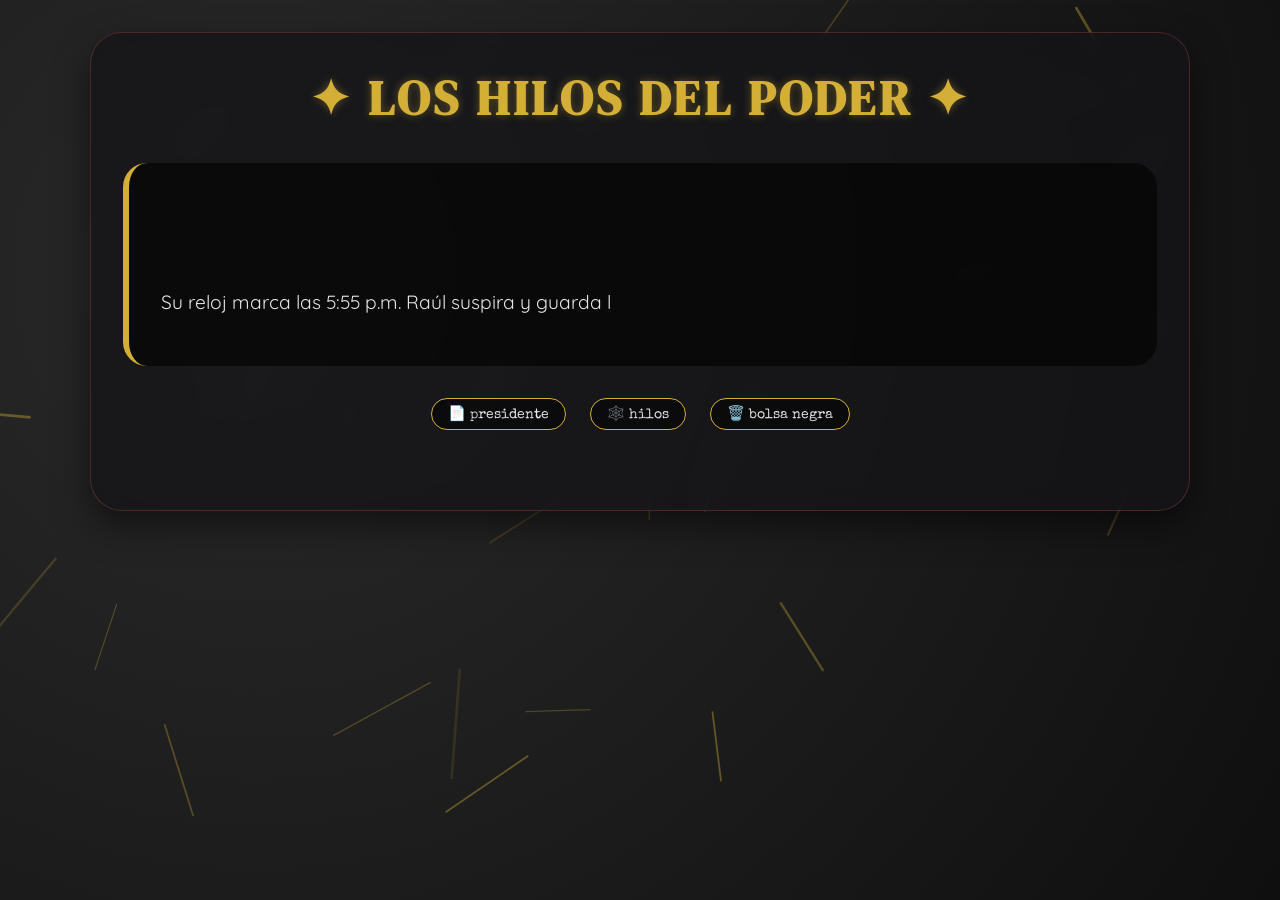
==== index.html @ 67c481eb "Inicio codigo" ====
<!DOCTYPE html>
<html lang="es">
<head>
    <meta charset="UTF-8">
    <meta name="viewport" content="width=device-width, initial-scale=1.0">
    <title>Los Hilos del Poder - Introducción</title>
    <link rel="stylesheet" href="index.css">
    <!-- Google Fonts -->
    <link href="https://fonts.googleapis.com/css2?family=DM+Serif+Display&family=Quicksand:wght@300;400;500;600&family=Special+Elite&display=swap" rel="stylesheet">
</head>
<body>

    <!-- Overlay de "clasificado" animado (opcional) -->
    <div class="classified-overlay" id="classifiedOverlay"></div>

    <!-- Contenedor principal -->
    <div class="container">
        <h1 class="title">✦ LOS HILOS DEL PODER ✦</h1>
        <div class="narrative-card" id="narrativeCard">
            <!-- El texto se irá mostrando con JS (efecto máquina) -->
        </div>

        <!-- Elementos interactivos que abren popups (imágenes) -->
        <div class="interactive-hints">
            <span class="hint" data-doc="presidente">📄 presidente</span>
            <span class="hint" data-doc="hilos">🕸️ hilos</span>
            <span class="hint" data-doc="bolsa">🗑️ bolsa negra</span>
        </div>

        <!-- Sección de decisión (oculta al inicio) -->
        <div id="decisionSection" class="decision-section">
            <h2>⚡ ¿QUÉ HACES, RAÚL? ⚡</h2>
            <div class="choice-cards">
                <div class="choice-card" data-choice="ignorar">
                    <div class="card-icon">🧹</div>
                    <h3>Ignorar el hilo</h3>
                    <p>Cierra la bolsa, sigue con su rutina. El peso de la duda le acompañará siempre.</p>
                </div>
                <div class="choice-card" data-choice="conservar">
                    <div class="card-icon">📦</div>
                    <h3>Conservar el hilo</h3>
                    <p>Lo guarda en su maleta. En casa, las letras se reorganizan. Los rastros comienzan a revelarse.</p>
                </div>
                <div class="choice-card" data-choice="abrir">
                    <div class="card-icon">🚪</div>
                    <h3>Dejar la bolsa entreabierta</h3>
                    <p>Alguien más lo encuentra. Las consecuencias son inmediatas y violentas.</p>
                </div>
            </div>
        </div>

        <!-- Botón para reiniciar (solo visible al final de la historia, pero aquí no necesario) -->
    </div>

    <!-- Popup para documentos (se muestra al hacer clic en palabras resaltadas) -->
    <div id="docPopup" class="popup">
        <div class="popup-content">
            <img id="popupImg" src="" alt="Documento confidencial">
            <button class="close-popup">Cerrar</button>
        </div>
    </div>

    <!-- Hilos decorativos animados (fondos) -->
    <canvas id="threadCanvas"></canvas>

    <!-- Sonidos (se cargan con JS, se inician al primer clic) -->
    <audio id="ambienceSound" loop preload="auto">
        <source src="assets/audio/office-ambience.mp3" type="audio/mpeg">
    </audio>

    <script src="index.js"></script>
</body>
</html>
---- index.css ----
* {
    margin: 0;
    padding: 0;
    box-sizing: border-box;
}

body {
    min-height: 100vh;
    background: radial-gradient(circle at 20% 30%, #2a2a2a 0%, #0f0f0f 100%);
    font-family: 'Quicksand', sans-serif;
    color: #e6e6e6;
    padding: 2rem;
    position: relative;
    overflow-x: hidden;
}

/* Fondo de textura de papel (imagen o pattern) */
body::before {
    content: "";
    position: fixed;
    top: 0;
    left: 0;
    width: 100%;
    height: 100%;
    background-image: url('assets/img/paper-texture.jpg'); /* Opcional: textura de papel */
    opacity: 0.08;
    pointer-events: none;
    z-index: 0;
}

.container {
    max-width: 1100px;
    margin: 0 auto;
    background: rgba(20, 20, 25, 0.75);
    backdrop-filter: blur(12px);
    border-radius: 2rem;
    padding: 2rem 2rem 3rem;
    border: 1px solid rgba(200, 80, 80, 0.3);
    box-shadow: 0 15px 35px rgba(0,0,0,0.5);
    position: relative;
    z-index: 2;
}

.title {
    font-family: 'DM Serif Display', serif;
    font-size: 3rem;
    text-align: center;
    color: #d4af37;
    letter-spacing: 4px;
    margin-bottom: 2rem;
    text-shadow: 0 0 8px rgba(212,175,55,0.4);
}

.narrative-card {
    background: rgba(0,0,0,0.6);
    border-left: 6px solid #d4af37;
    border-radius: 1.5rem;
    padding: 2rem;
    font-size: 1.2rem;
    line-height: 1.6;
    margin-bottom: 2rem;
    font-family: 'Quicksand', sans-serif;
    white-space: pre-wrap;
}

/* Palabras interactivas */
.interactive-hints {
    display: flex;
    gap: 1.5rem;
    justify-content: center;
    margin-bottom: 2rem;
    flex-wrap: wrap;
}
.hint {
    background: rgba(0,0,0,0.5);
    border: 1px solid #d4af37;
    border-radius: 2rem;
    padding: 0.4rem 1rem;
    font-size: 0.9rem;
    font-family: 'Special Elite', monospace;
    cursor: pointer;
    transition: 0.2s;
}
.hint:hover {
    background: #d4af37;
    color: #1a1a1a;
    transform: scale(1.02);
}

/* Sección de decisión */
.decision-section {
    display: none;
    margin-top: 2rem;
    text-align: center;
}
.decision-section h2 {
    font-family: 'DM Serif Display', serif;
    font-size: 2rem;
    color: #d4af37;
    margin-bottom: 1.5rem;
}
.choice-cards {
    display: flex;
    flex-wrap: wrap;
    justify-content: center;
    gap: 2rem;
}
.choice-card {
    background: rgba(30,30,35,0.8);
    backdrop-filter: blur(8px);
    border-radius: 1.5rem;
    padding: 1.5rem;
    width: 260px;
    cursor: pointer;
    transition: all 0.2s;
    border: 1px solid rgba(212,175,55,0.4);
    text-align: center;
}
.choice-card:hover {
    transform: translateY(-6px);
    border-color: #d4af37;
    box-shadow: 0 0 20px rgba(212,175,55,0.3);
}
.card-icon {
    font-size: 3rem;
    margin-bottom: 1rem;
}
.choice-card h3 {
    font-family: 'DM Serif Display', serif;
    font-size: 1.6rem;
    margin-bottom: 0.5rem;
}
.choice-card p {
    font-size: 0.9rem;
    color: #ccc;
}

/* Popup */
.popup {
    position: fixed;
    top: 0;
    left: 0;
    width: 100%;
    height: 100%;
    background: rgba(0,0,0,0.85);
    backdrop-filter: blur(6px);
    display: none;
    align-items: center;
    justify-content: center;
    z-index: 1000;
}
.popup-content {
    background: #1e1e1e;
    max-width: 80%;
    max-height: 80%;
    border-radius: 1.5rem;
    padding: 1.5rem;
    border-top: 6px solid #d4af37;
}
.popup-content img {
    width: 100%;
    border-radius: 1rem;
}
.close-popup {
    background: #d4af37;
    border: none;
    padding: 0.5rem 1rem;
    border-radius: 2rem;
    margin-top: 1rem;
    cursor: pointer;
    font-weight: bold;
}

/* Canvas para hilos animados */
#threadCanvas {
    position: fixed;
    top: 0;
    left: 0;
    width: 100%;
    height: 100%;
    pointer-events: none;
    z-index: 1;
}

/* Responsive */
@media (max-width: 700px) {
    body { padding: 1rem; }
    .title { font-size: 2rem; }
    .narrative-card { font-size: 1rem; }
    .choice-card { width: 220px; }
}
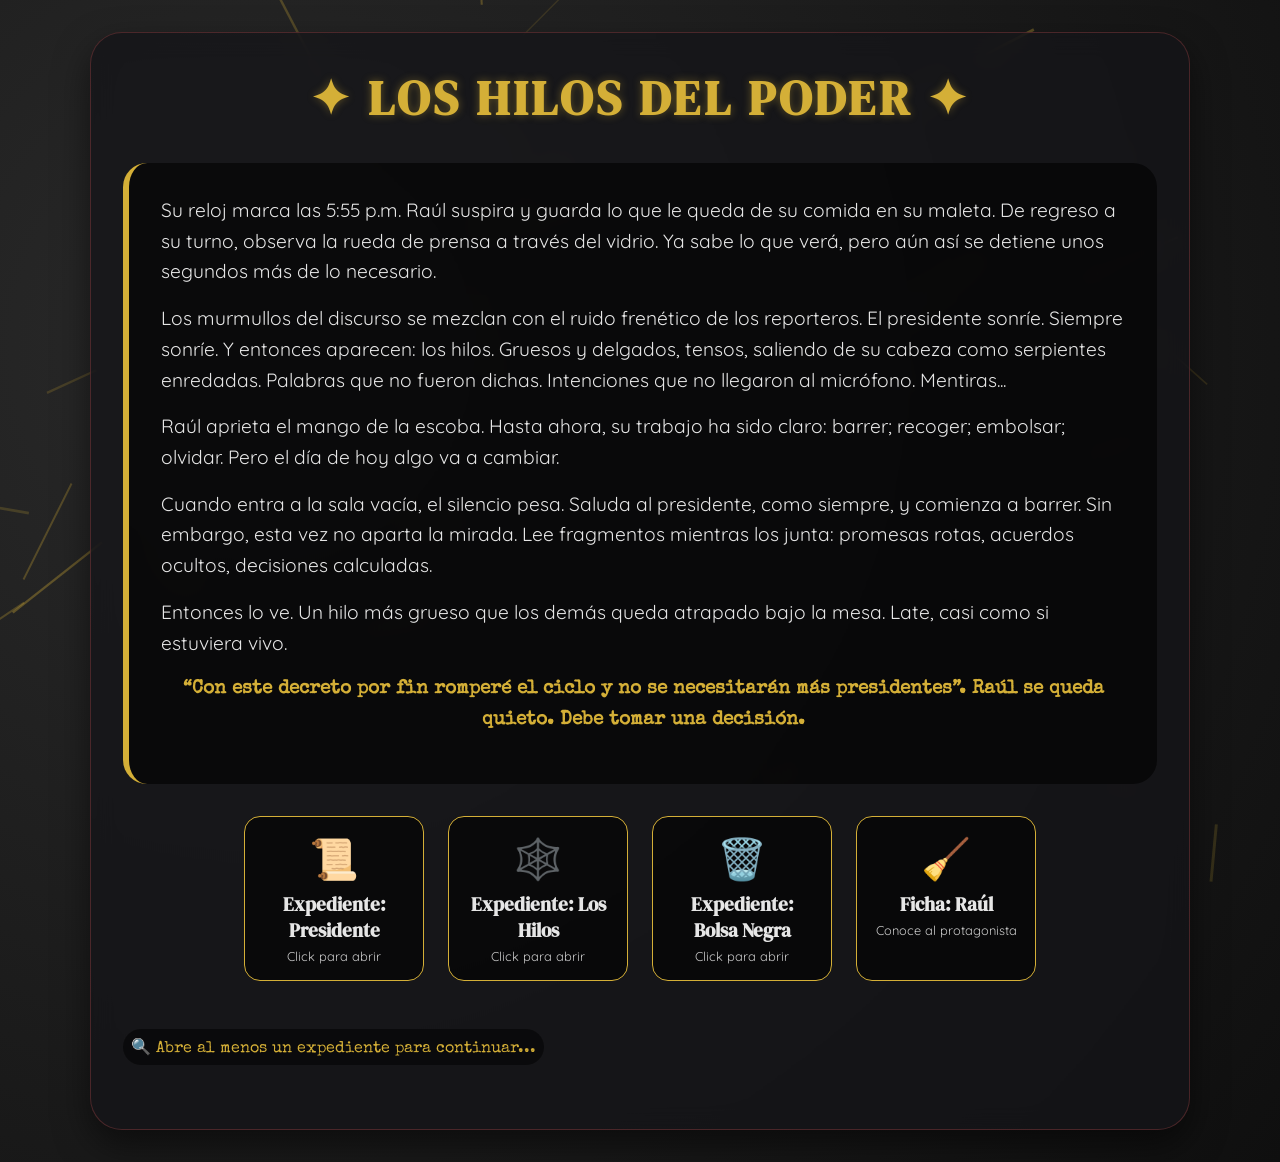
==== commit 920f6842: "index ajustado" ====
--- a/index.html
+++ b/index.html
@@ -5,30 +5,55 @@
     <meta name="viewport" content="width=device-width, initial-scale=1.0">
     <title>Los Hilos del Poder - Introducción</title>
     <link rel="stylesheet" href="index.css">
-    <!-- Google Fonts -->
     <link href="https://fonts.googleapis.com/css2?family=DM+Serif+Display&family=Quicksand:wght@300;400;500;600&family=Special+Elite&display=swap" rel="stylesheet">
 </head>
 <body>
 
-    <!-- Overlay de "clasificado" animado (opcional) -->
-    <div class="classified-overlay" id="classifiedOverlay"></div>
-
-    <!-- Contenedor principal -->
     <div class="container">
         <h1 class="title">✦ LOS HILOS DEL PODER ✦</h1>
-        <div class="narrative-card" id="narrativeCard">
-            <!-- El texto se irá mostrando con JS (efecto máquina) -->
+
+        <!-- Narrativa introductoria (texto completo, sin máquina de escribir) -->
+        <div class="narrative-card">
+            <p>Su reloj marca las 5:55 p.m. Raúl suspira y guarda lo que le queda de su comida en su maleta. De regreso a su turno, observa la rueda de prensa a través del vidrio. Ya sabe lo que verá, pero aún así se detiene unos segundos más de lo necesario.</p>
+            <p>Los murmullos del discurso se mezclan con el ruido frenético de los reporteros. El presidente sonríe. Siempre sonríe. Y entonces aparecen: los hilos. Gruesos y delgados, tensos, saliendo de su cabeza como serpientes enredadas. Palabras que no fueron dichas. Intenciones que no llegaron al micrófono. Mentiras...</p>
+            <p>Raúl aprieta el mango de la escoba. Hasta ahora, su trabajo ha sido claro: barrer; recoger; embolsar; olvidar. Pero el día de hoy algo va a cambiar.</p>
+            <p>Cuando entra a la sala vacía, el silencio pesa. Saluda al presidente, como siempre, y comienza a barrer. Sin embargo, esta vez no aparta la mirada. Lee fragmentos mientras los junta: promesas rotas, acuerdos ocultos, decisiones calculadas.</p>
+            <p>Entonces lo ve. Un hilo más grueso que los demás queda atrapado bajo la mesa. Late, casi como si estuviera vivo.</p>
+            <p class="highlight">“Con este decreto por fin romperé el ciclo y no se necesitarán más presidentes”. Raúl se queda quieto. Debe tomar una decisión.</p>
         </div>
 
-        <!-- Elementos interactivos que abren popups (imágenes) -->
-        <div class="interactive-hints">
-            <span class="hint" data-doc="presidente">📄 presidente</span>
-            <span class="hint" data-doc="hilos">🕸️ hilos</span>
-            <span class="hint" data-doc="bolsa">🗑️ bolsa negra</span>
+        <!-- Expedientes interactivos (popups con imágenes ilustrativas) -->
+        <div class="expedientes-grid">
+            <div class="expediente" data-exp="presidente">
+                <div class="expediente-icon">📜</div>
+                <h3>Expediente: Presidente</h3>
+                <p>Click para abrir</p>
+            </div>
+            <div class="expediente" data-exp="hilos">
+                <div class="expediente-icon">🕸️</div>
+                <h3>Expediente: Los Hilos</h3>
+                <p>Click para abrir</p>
+            </div>
+            <div class="expediente" data-exp="bolsa">
+                <div class="expediente-icon">🗑️</div>
+                <h3>Expediente: Bolsa Negra</h3>
+                <p>Click para abrir</p>
+            </div>
+            <div class="expediente" data-exp="raul">
+                <div class="expediente-icon">🧹</div>
+                <h3>Ficha: Raúl</h3>
+                <p>Conoce al protagonista</p>
+            </div>
+        </div>
+
+        <!-- Indicador de que se debe abrir un expediente -->
+        <div id="hintMessage" class="hint-message">
+            <span>🔍 Abre al menos un expediente para continuar...</span>
         </div>
 
         <!-- Sección de decisión (oculta al inicio) -->
         <div id="decisionSection" class="decision-section">
+            <div class="arrow-animation">▼</div>
             <h2>⚡ ¿QUÉ HACES, RAÚL? ⚡</h2>
             <div class="choice-cards">
                 <div class="choice-card" data-choice="ignorar">
@@ -48,22 +73,19 @@
                 </div>
             </div>
         </div>
-
-        <!-- Botón para reiniciar (solo visible al final de la historia, pero aquí no necesario) -->
     </div>
 
-    <!-- Popup para documentos (se muestra al hacer clic en palabras resaltadas) -->
-    <div id="docPopup" class="popup">
+    <!-- Popup genérico para expedientes (documentos + imágenes) -->
+    <div id="expPopup" class="popup">
         <div class="popup-content">
-            <img id="popupImg" src="" alt="Documento confidencial">
-            <button class="close-popup">Cerrar</button>
+            <button class="close-popup">✕</button>
+            <h2 id="popupTitle"></h2>
+            <img id="popupImage" src="" alt="Expediente">
+            <p id="popupText"></p>
         </div>
     </div>
 
-    <!-- Hilos decorativos animados (fondos) -->
     <canvas id="threadCanvas"></canvas>
-
-    <!-- Sonidos (se cargan con JS, se inician al primer clic) -->
     <audio id="ambienceSound" loop preload="auto">
         <source src="assets/audio/office-ambience.mp3" type="audio/mpeg">
     </audio>
--- a/index.css
+++ b/index.css
@@ -14,7 +14,6 @@
     overflow-x: hidden;
 }
 
-/* Fondo de textura de papel (imagen o pattern) */
 body::before {
     content: "";
     position: fixed;
@@ -22,7 +21,7 @@
     left: 0;
     width: 100%;
     height: 100%;
-    background-image: url('assets/img/paper-texture.jpg'); /* Opcional: textura de papel */
+    background-image: url('assets/img/paper-texture.jpg');
     opacity: 0.08;
     pointer-events: none;
     z-index: 0;
@@ -60,38 +59,98 @@
     line-height: 1.6;
     margin-bottom: 2rem;
     font-family: 'Quicksand', sans-serif;
-    white-space: pre-wrap;
-}
-
-/* Palabras interactivas */
-.interactive-hints {
+}
+
+.narrative-card p {
+    margin-bottom: 1rem;
+}
+
+.narrative-card .highlight {
+    color: #d4af37;
+    font-weight: bold;
+    text-align: center;
+    font-family: 'Special Elite', monospace;
+    font-size: 1.2rem;
+}
+
+/* Expedientes (grid interactivo) */
+.expedientes-grid {
     display: flex;
+    flex-wrap: wrap;
+    justify-content: center;
     gap: 1.5rem;
-    justify-content: center;
-    margin-bottom: 2rem;
-    flex-wrap: wrap;
-}
-.hint {
-    background: rgba(0,0,0,0.5);
+    margin: 2rem 0;
+}
+.expediente {
+    background: rgba(0,0,0,0.6);
     border: 1px solid #d4af37;
-    border-radius: 2rem;
-    padding: 0.4rem 1rem;
-    font-size: 0.9rem;
-    font-family: 'Special Elite', monospace;
+    border-radius: 1rem;
+    padding: 1rem;
+    width: 180px;
+    text-align: center;
     cursor: pointer;
     transition: 0.2s;
 }
-.hint:hover {
-    background: #d4af37;
-    color: #1a1a1a;
-    transform: scale(1.02);
-}
-
-/* Sección de decisión */
+.expediente:hover {
+    background: rgba(212,175,55,0.2);
+    transform: translateY(-4px);
+    box-shadow: 0 0 12px #d4af37;
+}
+.expediente-icon {
+    font-size: 2.5rem;
+    margin-bottom: 0.5rem;
+}
+.expediente h3 {
+    font-family: 'DM Serif Display', serif;
+    font-size: 1.2rem;
+    margin-bottom: 0.3rem;
+}
+.expediente p {
+    font-size: 0.8rem;
+    color: #ccc;
+}
+
+/* Mensaje de pista */
+.hint-message {
+    text-align: center;
+    margin: 1rem 0;
+    font-family: 'Special Elite', monospace;
+    color: #d4af37;
+    background: rgba(0,0,0,0.5);
+    padding: 0.5rem;
+    border-radius: 2rem;
+    display: inline-block;
+    width: auto;
+    margin-left: auto;
+    margin-right: auto;
+}
+
+/* Sección de decisión (oculta inicialmente) */
 .decision-section {
     display: none;
     margin-top: 2rem;
     text-align: center;
+    animation: fadeInUp 0.6s ease;
+}
+@keyframes fadeInUp {
+    from {
+        opacity: 0;
+        transform: translateY(30px);
+    }
+    to {
+        opacity: 1;
+        transform: translateY(0);
+    }
+}
+.arrow-animation {
+    font-size: 2rem;
+    color: #d4af37;
+    animation: bounceArrow 1s infinite;
+    margin-bottom: 0.5rem;
+}
+@keyframes bounceArrow {
+    0%, 100% { transform: translateY(0); }
+    50% { transform: translateY(10px); }
 }
 .decision-section h2 {
     font-family: 'DM Serif Display', serif;
@@ -119,7 +178,7 @@
 .choice-card:hover {
     transform: translateY(-6px);
     border-color: #d4af37;
-    box-shadow: 0 0 20px rgba(212,175,55,0.3);
+    box-shadow: 0 0 25px rgba(212,175,55,0.5);
 }
 .card-icon {
     font-size: 3rem;
@@ -135,15 +194,15 @@
     color: #ccc;
 }
 
-/* Popup */
+/* Popup (expedientes) */
 .popup {
     position: fixed;
     top: 0;
     left: 0;
     width: 100%;
     height: 100%;
-    background: rgba(0,0,0,0.85);
-    backdrop-filter: blur(6px);
+    background: rgba(0,0,0,0.92);
+    backdrop-filter: blur(8px);
     display: none;
     align-items: center;
     justify-content: center;
@@ -151,27 +210,47 @@
 }
 .popup-content {
     background: #1e1e1e;
-    max-width: 80%;
-    max-height: 80%;
+    max-width: 600px;
+    width: 90%;
     border-radius: 1.5rem;
-    padding: 1.5rem;
+    padding: 2rem;
     border-top: 6px solid #d4af37;
+    position: relative;
+    text-align: center;
+}
+.popup-content h2 {
+    font-family: 'DM Serif Display', serif;
+    color: #d4af37;
+    margin-bottom: 1rem;
 }
 .popup-content img {
     width: 100%;
+    max-height: 300px;
+    object-fit: contain;
     border-radius: 1rem;
+    margin: 1rem 0;
+    background: #0a0a0a;
+}
+.popup-content p {
+    color: #ddd;
+    font-size: 1rem;
+    line-height: 1.4;
 }
 .close-popup {
+    position: absolute;
+    top: 12px;
+    right: 15px;
     background: #d4af37;
     border: none;
-    padding: 0.5rem 1rem;
-    border-radius: 2rem;
-    margin-top: 1rem;
+    width: 32px;
+    height: 32px;
+    border-radius: 50%;
     cursor: pointer;
     font-weight: bold;
-}
-
-/* Canvas para hilos animados */
+    font-size: 1.2rem;
+}
+
+/* Canvas */
 #threadCanvas {
     position: fixed;
     top: 0;
@@ -182,10 +261,10 @@
     z-index: 1;
 }
 
-/* Responsive */
 @media (max-width: 700px) {
     body { padding: 1rem; }
     .title { font-size: 2rem; }
-    .narrative-card { font-size: 1rem; }
+    .narrative-card { font-size: 1rem; padding: 1rem; }
+    .expediente { width: 140px; }
     .choice-card { width: 220px; }
 }
